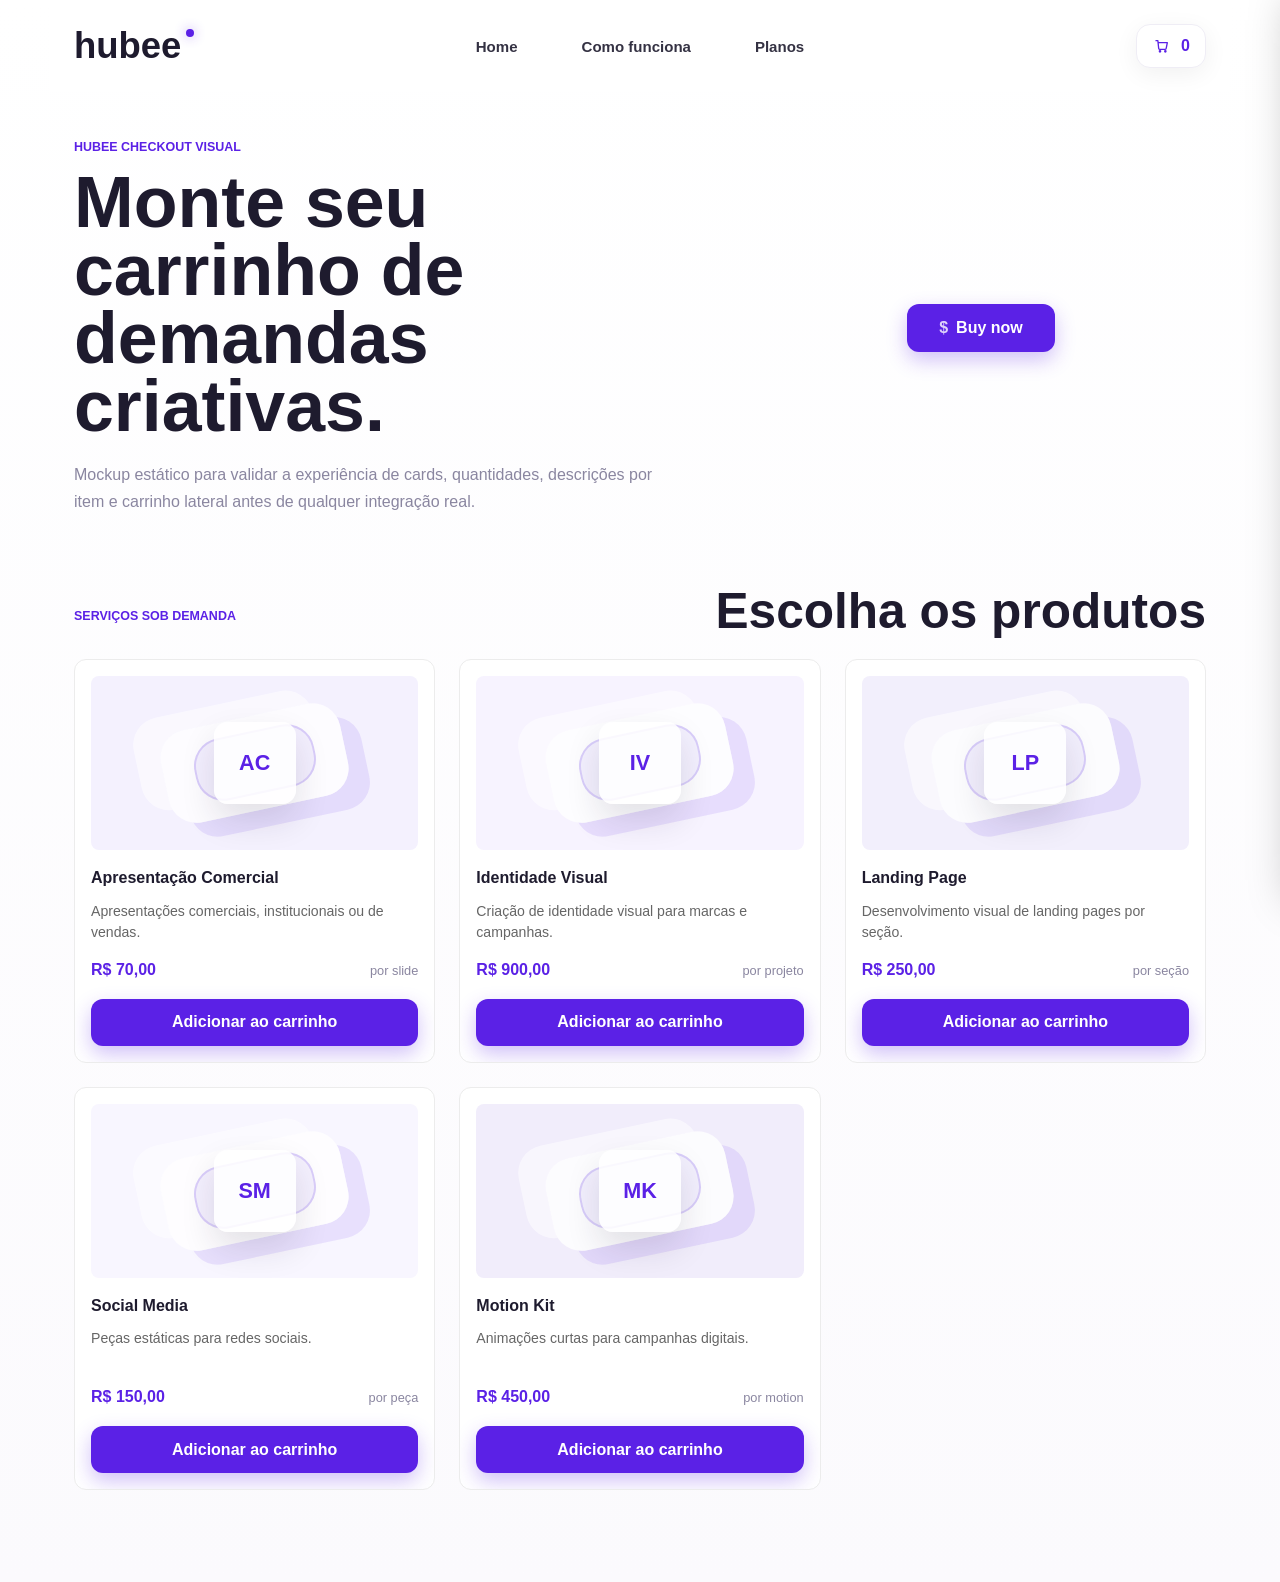
==== hubee-cart-mock/index.html @ 40bae58a "Add Hubee cart mock" ====
<!doctype html>
<html lang="pt-BR">
  <head>
    <meta charset="UTF-8" />
    <meta name="viewport" content="width=device-width, initial-scale=1.0" />
    <title>Hubee | Carrinho lateral MVP</title>
    <link rel="stylesheet" href="style.css" />
  </head>
  <body>
    <div class="page-shell" id="pageShell">
      <header class="site-header">
        <a class="brand" href="#" aria-label="Hubee">
          <span>hubee</span>
          <i></i>
        </a>

        <nav class="nav-links" aria-label="Navegação principal">
          <a href="#produtos">Home</a>
          <a href="#produtos">Como funciona</a>
          <a href="#produtos">Planos</a>
        </nav>

        <button class="cart-pill" id="openCartButton" type="button" aria-label="Abrir carrinho">
          <span class="cart-pill__icon" aria-hidden="true">
            <svg viewBox="0 0 24 24" focusable="false">
              <path d="M7 7h13l-1.7 8.5a2 2 0 0 1-2 1.5H9a2 2 0 0 1-2-1.6L5.8 4H3" />
              <circle cx="9" cy="20" r="1" />
              <circle cx="17" cy="20" r="1" />
            </svg>
          </span>
          <span id="cartButtonCount">0</span>
        </button>
      </header>

      <main>
        <section class="hero-section" aria-labelledby="heroTitle">
          <div class="hero-copy">
            <p class="eyebrow">Hubee checkout visual</p>
            <h1 id="heroTitle">Monte seu carrinho de demandas criativas.</h1>
            <p>
              Mockup estático para validar a experiência de cards, quantidades,
              descrições por item e carrinho lateral antes de qualquer integração real.
            </p>
          </div>

          <div class="hero-actions" aria-label="Ações principais">
            <a class="primary-cta" href="#produtos">
              <span aria-hidden="true">$</span>
              Buy now
            </a>
          </div>
        </section>

        <section class="products-section" id="produtos" aria-labelledby="productsTitle">
          <div class="section-heading">
            <p class="eyebrow">Serviços sob demanda</p>
            <h2 id="productsTitle">Escolha os produtos</h2>
          </div>

          <div class="products-grid" id="productsGrid"></div>
        </section>
      </main>
    </div>

    <div class="page-overlay" id="pageOverlay" hidden></div>

    <aside class="cart-drawer" id="cartDrawer" aria-label="Carrinho de compras" aria-hidden="true">
      <div class="drawer-header">
        <div>
          <h2>Seu carrinho</h2>
          <p id="drawerItemCount">0 itens</p>
        </div>
        <button class="icon-button close-button" id="closeCartButton" type="button" aria-label="Fechar carrinho">
          <svg viewBox="0 0 24 24" focusable="false" aria-hidden="true">
            <path d="m6 6 12 12M18 6 6 18" />
          </svg>
        </button>
      </div>

      <div class="drawer-content" id="cartContent"></div>
    </aside>

    <div class="toast" id="toast" role="status" aria-live="polite"></div>

    <script src="script.js"></script>
  </body>
</html>
---- hubee-cart-mock/style.css ----
:root {
  color-scheme: light;
  --bg: #fbfafd;
  --surface: #ffffff;
  --surface-soft: #f4f1fe;
  --text: #1e1b2e;
  --muted: #8a86a0;
  --muted-strong: #5a5670;
  --line: #efedf5;
  --purple: #5b21e6;
  --purple-dark: #4c1bc4;
  --danger: #e23;
  --shadow: -12px 0 40px rgba(0, 0, 0, 0.25);
  --button-shadow: 0 8px 20px rgba(91, 33, 230, 0.28);
  --radius: 12px;
  --radius-sm: 8px;
  --font: -apple-system, BlinkMacSystemFont, "Segoe UI", Roboto, Helvetica, Arial, sans-serif;
}

* {
  box-sizing: border-box;
}

html {
  scroll-behavior: smooth;
}

body {
  min-width: 320px;
  margin: 0;
  background: linear-gradient(180deg, #ffffff 0%, var(--bg) 100%);
  color: var(--text);
  font-family: var(--font);
}

button,
input,
textarea {
  font: inherit;
}

button,
a {
  -webkit-tap-highlight-color: transparent;
}

a {
  color: inherit;
  text-decoration: none;
}

.page-shell {
  min-height: 100vh;
  transition: filter 180ms ease, transform 180ms ease;
}

.page-shell.is-muted {
  filter: blur(3px);
}

.site-header {
  position: sticky;
  top: 0;
  z-index: 10;
  display: grid;
  grid-template-columns: 1fr auto 1fr;
  align-items: center;
  gap: 24px;
  max-width: 1180px;
  margin: 0 auto;
  padding: 24px;
  background: rgba(255, 255, 255, 0.88);
  backdrop-filter: blur(12px);
}

.brand {
  display: inline-flex;
  align-items: flex-start;
  justify-self: start;
  color: var(--text);
  font-family: var(--font);
  font-size: clamp(1.9rem, 4vw, 2.28rem);
  font-weight: 800;
  letter-spacing: 0;
  line-height: 1;
}

.brand span {
  display: inline-block;
}

.brand i {
  width: 8px;
  height: 8px;
  margin: 1px 0 0 5px;
  border-radius: 999px;
  background: var(--purple);
  box-shadow: 0 0 12px rgba(91, 33, 230, 0.45);
}

.nav-links {
  display: flex;
  justify-content: center;
  gap: clamp(24px, 5vw, 64px);
  color: var(--text);
  font-size: 0.94rem;
  font-weight: 700;
}

.nav-links a {
  opacity: 0.9;
}

.cart-pill {
  justify-self: end;
  display: inline-flex;
  align-items: center;
  gap: 9px;
  min-height: 44px;
  padding: 0 15px;
  border: 1px solid var(--line);
  border-radius: 14px;
  background: var(--surface);
  color: var(--purple);
  cursor: pointer;
  font-weight: 700;
  box-shadow: 0 6px 24px rgba(0, 0, 0, 0.06);
}

.cart-pill__icon {
  display: grid;
  width: 20px;
  height: 20px;
  place-items: center;
}

svg {
  display: block;
  width: 1em;
  height: 1em;
  fill: none;
  stroke: currentColor;
  stroke-linecap: round;
  stroke-linejoin: round;
  stroke-width: 2;
}

.hero-section {
  display: grid;
  grid-template-columns: minmax(0, 650px) minmax(180px, 1fr);
  align-items: center;
  gap: 32px;
  max-width: 1180px;
  min-height: 330px;
  margin: 0 auto;
  padding: 48px 24px 72px;
}

.hero-copy {
  max-width: 680px;
}

.eyebrow {
  margin: 0 0 14px;
  color: var(--purple);
  font-size: 0.78rem;
  font-weight: 800;
  letter-spacing: 0;
  text-transform: uppercase;
}

.hero-copy h1 {
  max-width: 760px;
  margin: 0;
  color: var(--text);
  font-size: clamp(2.35rem, 5.6vw, 4.8rem);
  font-weight: 700;
  letter-spacing: 0;
  line-height: 0.95;
}

.hero-copy p:last-child {
  max-width: 590px;
  margin: 22px 0 0;
  color: var(--muted);
  font-size: 1rem;
  line-height: 1.65;
}

.hero-actions {
  display: flex;
  justify-content: center;
}

.primary-cta,
.add-button,
.checkout-button {
  display: inline-flex;
  align-items: center;
  justify-content: center;
  gap: 8px;
  border: 0;
  border-radius: var(--radius);
  background: var(--purple);
  color: #ffffff;
  cursor: pointer;
  font-weight: 700;
  letter-spacing: 0;
  text-transform: none;
  box-shadow: var(--button-shadow);
  transition: background 0.15s ease, opacity 0.15s ease, transform 0.15s ease;
}

.primary-cta:hover,
.add-button:hover,
.checkout-button:hover {
  background: var(--purple-dark);
}

.primary-cta {
  min-width: 148px;
  min-height: 48px;
  padding: 0 18px;
  font-size: 1rem;
}

.primary-cta span {
  opacity: 0.8;
}

.products-section {
  max-width: 1180px;
  margin: 0 auto;
  padding: 0 24px 92px;
}

.section-heading {
  display: flex;
  align-items: end;
  justify-content: space-between;
  gap: 24px;
  margin-bottom: 22px;
}

.section-heading h2 {
  margin: 0;
  font-size: clamp(1.9rem, 4vw, 3.1rem);
  letter-spacing: 0;
  line-height: 1;
}

.products-grid {
  display: grid;
  grid-template-columns: repeat(3, minmax(0, 1fr));
  gap: 24px;
}

.product-card {
  position: relative;
  overflow: hidden;
  min-height: 400px;
  padding: 16px;
  border: 1px solid #ececec;
  border-radius: var(--radius);
  background: #ffffff;
  box-shadow: none;
  transition: box-shadow 0.2s ease, transform 0.2s ease;
}

.product-card:hover {
  box-shadow: 0 6px 24px rgba(0, 0, 0, 0.08);
  transform: translateY(-1px);
}

.product-thumb {
  position: relative;
  display: grid;
  height: 174px;
  place-items: center;
  overflow: hidden;
  border-radius: var(--radius-sm);
  background: var(--surface-soft);
}

.product-thumb::before,
.product-thumb::after {
  position: absolute;
  content: "";
  border-radius: 28px;
  transform: rotate(-12deg);
}

.product-thumb::before {
  width: 56%;
  height: 54%;
  background: rgba(255, 255, 255, 0.82);
  box-shadow: 18px 18px 0 rgba(91, 33, 230, 0.1), -24px -18px 0 rgba(255, 255, 255, 0.54);
}

.product-thumb::after {
  width: 36%;
  height: 34%;
  border: 2px solid rgba(91, 33, 230, 0.16);
  background: rgba(91, 33, 230, 0.06);
}

.product-thumb span {
  position: relative;
  z-index: 1;
  display: grid;
  width: 82px;
  height: 82px;
  place-items: center;
  border-radius: 14px;
  background: rgba(255, 255, 255, 0.86);
  color: var(--purple);
  font-size: 1.35rem;
  font-weight: 800;
  box-shadow: 0 16px 34px rgba(30, 27, 46, 0.12);
}

.product-card:nth-child(2) .product-thumb {
  background: #f7f3ff;
}

.product-card:nth-child(3) .product-thumb {
  background: #f2effc;
}

.product-card:nth-child(4) .product-thumb {
  background: #f8f6ff;
}

.product-card:nth-child(5) .product-thumb {
  background: #f1edfb;
}

.product-body {
  display: grid;
  gap: 12px;
  padding: 18px 0 0;
}

.product-title {
  margin: 0;
  font-size: 1rem;
  font-weight: 700;
  letter-spacing: 0;
  line-height: 1.3;
}

.product-description {
  min-height: 48px;
  margin: 0;
  color: #666666;
  font-size: 0.88rem;
  line-height: 1.55;
}

.product-meta {
  display: flex;
  align-items: baseline;
  justify-content: space-between;
  gap: 12px;
}

.product-price {
  color: var(--purple);
  font-size: 1rem;
  font-weight: 700;
}

.product-unit {
  color: var(--muted);
  font-size: 0.8rem;
  font-weight: 400;
}

.add-button {
  width: 100%;
  min-height: 47px;
  margin-top: 8px;
  padding: 13px 18px;
  font-size: 1rem;
}

.page-overlay {
  position: fixed;
  inset: 0;
  z-index: 80;
  background: rgba(20, 16, 40, 0.55);
  backdrop-filter: blur(2px);
  opacity: 0;
  transition: opacity 180ms ease;
}

.page-overlay.is-visible {
  opacity: 1;
}

.cart-drawer {
  position: fixed;
  top: 0;
  right: 0;
  z-index: 90;
  display: grid;
  grid-template-rows: auto 1fr;
  width: min(460px, 100vw);
  height: 100dvh;
  padding: 28px 28px 32px;
  background: var(--surface);
  box-shadow: var(--shadow);
  transform: translateX(105%);
  transition: transform 280ms cubic-bezier(0.22, 0.61, 0.36, 1);
}

.cart-drawer.is-open {
  transform: translateX(0);
}

.drawer-header {
  display: flex;
  align-items: start;
  justify-content: space-between;
  gap: 24px;
  margin-bottom: 22px;
}

.drawer-header h2 {
  margin: 0;
  color: var(--text);
  font-size: 1.6rem;
  font-weight: 700;
  letter-spacing: 0;
  line-height: 1.1;
}

.drawer-header p {
  margin: 4px 0 0;
  color: var(--muted);
  font-size: 0.95rem;
}

.icon-button {
  display: grid;
  width: 32px;
  height: 32px;
  place-items: center;
  border: 0;
  border-radius: 0;
  background: transparent;
  color: var(--purple);
  cursor: pointer;
}

.close-button svg {
  width: 24px;
  height: 24px;
  stroke-width: 2.25;
}

.drawer-content {
  min-height: 0;
  overflow-x: hidden;
  overflow-y: auto;
  padding-right: 2px;
}

.cart-list {
  display: grid;
  gap: 0;
  margin: 0;
  overflow-x: clip;
  padding: 0 0 22px;
  list-style: none;
}

.cart-item {
  display: grid;
  grid-template-columns: 84px minmax(0, 1fr) auto;
  gap: 18px;
  min-width: 0;
  overflow-x: clip;
  padding: 22px 0;
  border-bottom: 1px solid var(--line);
}

.cart-thumb {
  display: grid;
  width: 84px;
  height: 84px;
  place-items: center;
  overflow: hidden;
  border-radius: 14px;
  background: var(--surface-soft);
  color: var(--purple);
  font-weight: 800;
}

.cart-thumb span {
  display: grid;
  width: 42px;
  height: 42px;
  place-items: center;
  border-radius: 12px;
  background: rgba(255, 255, 255, 0.82);
  box-shadow: 0 8px 20px rgba(44, 28, 77, 0.12);
}

.cart-item-main {
  min-width: 0;
}

.cart-item-top {
  display: flex;
  align-items: start;
  justify-content: space-between;
  gap: 12px;
}

.cart-item-title {
  margin: 0;
  color: var(--text);
  font-size: 1rem;
  font-weight: 700;
  line-height: 1.25;
}

.cart-item-unit {
  margin: 6px 0 0;
  color: var(--muted);
  font-size: 0.85rem;
}

.cart-item-price {
  margin: 6px 0 0;
  color: var(--purple);
  font-size: 1rem;
  font-weight: 700;
}

.remove-button {
  color: var(--muted);
  padding: 2px;
}

.remove-button:hover,
.remove-button:focus-visible {
  color: var(--danger);
}

.item-description {
  width: 100%;
  min-height: 68px;
  margin-top: 10px;
  padding: 10px 12px;
  resize: vertical;
  border: 1px solid var(--line);
  border-radius: 10px;
  outline: 0;
  background: #ffffff;
  color: var(--text);
  font-size: 0.85rem;
  line-height: 1.4;
}

.item-description:focus {
  border-color: rgba(91, 33, 230, 0.48);
  box-shadow: 0 0 0 3px rgba(91, 33, 230, 0.1);
}

.cart-item-controls {
  grid-column: 2 / 4;
  display: grid;
  grid-template-columns: max-content 1fr;
  align-items: center;
  gap: 14px;
  min-width: 0;
  margin-top: 4px;
}

.quantity-stepper {
  display: inline-grid;
  grid-template-columns: 24px minmax(14px, auto) 24px;
  align-items: center;
  gap: 14px;
  height: auto;
  overflow: hidden;
  border: 1px solid var(--line);
  border-radius: 10px;
  padding: 6px 12px;
  background: #ffffff;
}

.quantity-stepper button {
  width: 24px;
  height: 24px;
  border: 0;
  background: transparent;
  color: #6b6880;
  cursor: pointer;
  font-size: 18px;
  font-weight: 600;
  line-height: 1;
}

.quantity-stepper button:hover {
  color: var(--purple);
}

.quantity-stepper button:disabled {
  cursor: not-allowed;
  opacity: 0.42;
}

.quantity-stepper span {
  text-align: center;
  color: var(--text);
  font-weight: 600;
}

.line-total {
  justify-self: end;
  color: var(--text);
  font-weight: 700;
  white-space: nowrap;
}

.cart-divider {
  height: 1px;
  margin: 0;
  background: transparent;
}

.cart-summary {
  padding: 18px 20px;
  border-radius: 14px;
  background: var(--surface-soft);
}

.summary-row {
  display: flex;
  justify-content: space-between;
  gap: 16px;
  color: #5a5670;
}

.summary-row + .summary-row {
  margin-top: 14px;
  padding-top: 16px;
  border-top: 1px solid #e4dffa;
}

.summary-row strong {
  color: var(--text);
}

.summary-row.total {
  align-items: baseline;
  font-weight: 800;
}

.summary-row.total span:last-child {
  color: var(--purple);
  font-size: 1.5rem;
  font-weight: 700;
}

.drawer-actions {
  display: grid;
  gap: 12px;
  margin-top: 8px;
}

.checkout-button {
  min-height: 52px;
  margin-top: 4px;
  padding: 16px 18px;
  border-radius: 14px;
  font-size: 1rem;
  letter-spacing: 0;
  text-transform: none;
}

.secondary-button {
  min-height: 48px;
  border: 1px solid var(--line);
  border-radius: var(--radius);
  background: #ffffff;
  color: var(--purple);
  cursor: pointer;
  font-weight: 700;
}

.stripe-note {
  margin: 4px 0 0;
  color: var(--muted);
  text-align: center;
  font-size: 0.88rem;
}

.stripe-note strong {
  color: var(--purple);
  font-weight: 800;
  letter-spacing: -0.5px;
}

.empty-state {
  display: grid;
  min-height: 56vh;
  place-items: center;
  text-align: center;
}

.empty-state__inner {
  display: grid;
  gap: 16px;
  max-width: 320px;
}

.empty-state__icon {
  display: grid;
  width: 72px;
  height: 72px;
  place-items: center;
  justify-self: center;
  border-radius: 14px;
  background: var(--surface-soft);
  color: var(--purple);
}

.empty-state h3 {
  margin: 0;
  font-size: 1.1rem;
}

.empty-state p {
  margin: 0;
  color: var(--muted);
  line-height: 1.5;
}

.toast {
  position: fixed;
  right: 24px;
  bottom: 24px;
  z-index: 120;
  max-width: min(360px, calc(100vw - 48px));
  padding: 14px 16px;
  border-radius: var(--radius);
  background: var(--text);
  color: #ffffff;
  font-size: 0.92rem;
  box-shadow: 0 18px 42px rgba(24, 18, 40, 0.28);
  opacity: 0;
  pointer-events: none;
  transform: translateY(12px);
  transition: opacity 180ms ease, transform 180ms ease;
}

.toast.is-visible {
  opacity: 1;
  transform: translateY(0);
}

body.cart-open {
  overflow: hidden;
}

@media (max-width: 900px) {
  .site-header {
    grid-template-columns: auto 1fr auto;
  }

  .nav-links {
    display: none;
  }

  .hero-section {
    grid-template-columns: 1fr;
    min-height: auto;
    padding-top: 48px;
  }

  .hero-actions {
    justify-content: flex-start;
  }

  .products-grid {
    grid-template-columns: repeat(2, minmax(0, 1fr));
  }
}

@media (max-width: 640px) {
  .site-header {
    padding: 18px 18px;
  }

  .hero-section,
  .products-section {
    padding-right: 18px;
    padding-left: 18px;
  }

  .hero-copy h1 {
    font-size: clamp(2.45rem, 13vw, 4rem);
  }

  .products-grid {
    grid-template-columns: 1fr;
  }

  .cart-drawer {
    width: 100vw;
    padding: 24px 18px;
  }

  .cart-item {
    grid-template-columns: 66px minmax(0, 1fr) 32px;
    gap: 12px;
  }

  .cart-thumb {
    width: 66px;
    height: 66px;
  }

  .cart-item-controls {
    grid-template-columns: 112px 1fr;
  }

  .summary-row.total span:last-child {
    font-size: 1.35rem;
  }
}
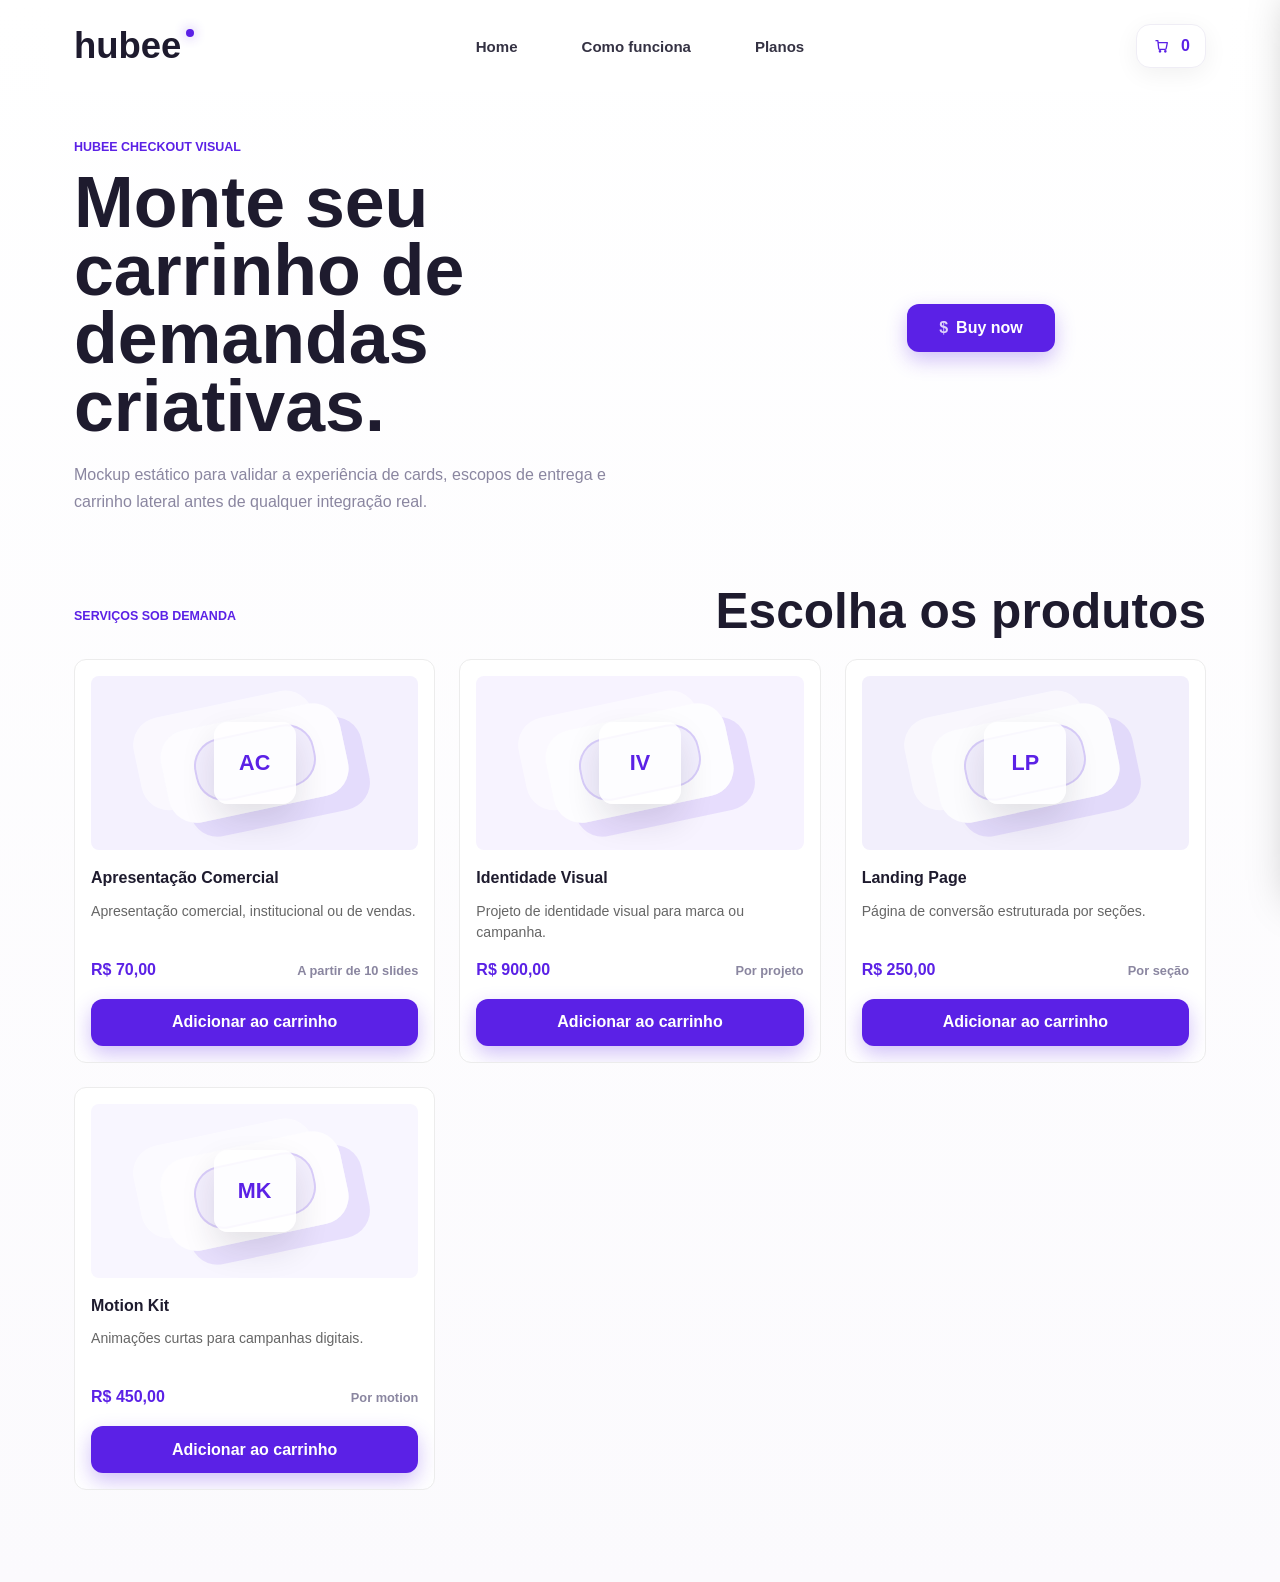
==== commit cecdcc71: "Refine cart mock to focus on delivery scopes" ====
--- a/hubee-cart-mock/index.html
+++ b/hubee-cart-mock/index.html
@@ -38,8 +38,8 @@
             <p class="eyebrow">Hubee checkout visual</p>
             <h1 id="heroTitle">Monte seu carrinho de demandas criativas.</h1>
             <p>
-              Mockup estático para validar a experiência de cards, quantidades,
-              descrições por item e carrinho lateral antes de qualquer integração real.
+              Mockup estático para validar a experiência de cards, escopos de entrega
+              e carrinho lateral antes de qualquer integração real.
             </p>
           </div>
 
@@ -68,7 +68,7 @@
       <div class="drawer-header">
         <div>
           <h2>Seu carrinho</h2>
-          <p id="drawerItemCount">0 itens</p>
+          <p id="drawerItemCount">0 produtos no carrinho</p>
         </div>
         <button class="icon-button close-button" id="closeCartButton" type="button" aria-label="Fechar carrinho">
           <svg viewBox="0 0 24 24" focusable="false" aria-hidden="true">
--- a/hubee-cart-mock/style.css
+++ b/hubee-cart-mock/style.css
@@ -34,8 +34,7 @@
 }
 
 button,
-input,
-textarea {
+input {
   font: inherit;
 }
 
@@ -331,10 +330,6 @@
   background: #f8f6ff;
 }
 
-.product-card:nth-child(5) .product-thumb {
-  background: #f1edfb;
-}
-
 .product-body {
   display: grid;
   gap: 12px;
@@ -373,7 +368,7 @@
 .product-unit {
   color: var(--muted);
   font-size: 0.8rem;
-  font-weight: 400;
+  font-weight: 700;
 }
 
 .add-button {
@@ -508,6 +503,8 @@
 }
 
 .cart-item-main {
+  display: grid;
+  gap: 10px;
   min-width: 0;
 }
 
@@ -532,11 +529,11 @@
   font-size: 0.85rem;
 }
 
-.cart-item-price {
+.cart-item-description {
   margin: 6px 0 0;
-  color: var(--purple);
-  font-size: 1rem;
-  font-weight: 700;
+  color: var(--muted-strong);
+  font-size: 0.86rem;
+  line-height: 1.45;
 }
 
 .remove-button {
@@ -549,43 +546,67 @@
   color: var(--danger);
 }
 
-.item-description {
-  width: 100%;
-  min-height: 68px;
-  margin-top: 10px;
-  padding: 10px 12px;
-  resize: vertical;
-  border: 1px solid var(--line);
-  border-radius: 10px;
-  outline: 0;
-  background: #ffffff;
-  color: var(--text);
+.cart-scope {
+  display: flex;
+  flex-wrap: wrap;
+  align-items: center;
+  gap: 8px;
+}
+
+.scope-badge {
+  display: inline-flex;
+  align-items: center;
+  min-height: 26px;
+  padding: 5px 9px;
+  border-radius: 999px;
+  background: var(--surface-soft);
+  color: var(--purple);
+  font-size: 0.78rem;
+  font-weight: 800;
+  line-height: 1;
+}
+
+.scope-base,
+.scope-helper {
+  color: var(--muted);
   font-size: 0.85rem;
-  line-height: 1.4;
-}
-
-.item-description:focus {
-  border-color: rgba(91, 33, 230, 0.48);
-  box-shadow: 0 0 0 3px rgba(91, 33, 230, 0.1);
+  line-height: 1.35;
+}
+
+.scope-helper {
+  display: block;
 }
 
 .cart-item-controls {
   grid-column: 2 / 4;
   display: grid;
-  grid-template-columns: max-content 1fr;
-  align-items: center;
-  gap: 14px;
+  grid-template-columns: minmax(0, 1fr) auto;
+  align-items: end;
+  gap: 16px;
   min-width: 0;
-  margin-top: 4px;
+  margin-top: 2px;
+}
+
+.scope-control {
+  display: grid;
+  gap: 7px;
+  min-width: 0;
+}
+
+.scope-label {
+  color: var(--text);
+  font-size: 0.82rem;
+  font-weight: 800;
 }
 
 .quantity-stepper {
   display: inline-grid;
-  grid-template-columns: 24px minmax(14px, auto) 24px;
+  grid-template-columns: 24px minmax(24px, auto) 24px;
   align-items: center;
   gap: 14px;
   height: auto;
   overflow: hidden;
+  justify-self: start;
   border: 1px solid var(--line);
   border-radius: 10px;
   padding: 6px 12px;
@@ -614,9 +635,23 @@
 }
 
 .quantity-stepper span {
+  min-width: 24px;
   text-align: center;
   color: var(--text);
   font-weight: 600;
+}
+
+.line-total-wrap {
+  display: grid;
+  gap: 4px;
+  justify-items: end;
+  min-width: max-content;
+}
+
+.line-total-wrap span {
+  color: var(--muted);
+  font-size: 0.76rem;
+  font-weight: 700;
 }
 
 .line-total {
@@ -826,7 +861,16 @@
   }
 
   .cart-item-controls {
-    grid-template-columns: 112px 1fr;
+    grid-template-columns: 1fr;
+    gap: 12px;
+  }
+
+  .line-total-wrap {
+    grid-template-columns: auto auto;
+    align-items: baseline;
+    justify-content: space-between;
+    justify-items: start;
+    min-width: 0;
   }
 
   .summary-row.total span:last-child {
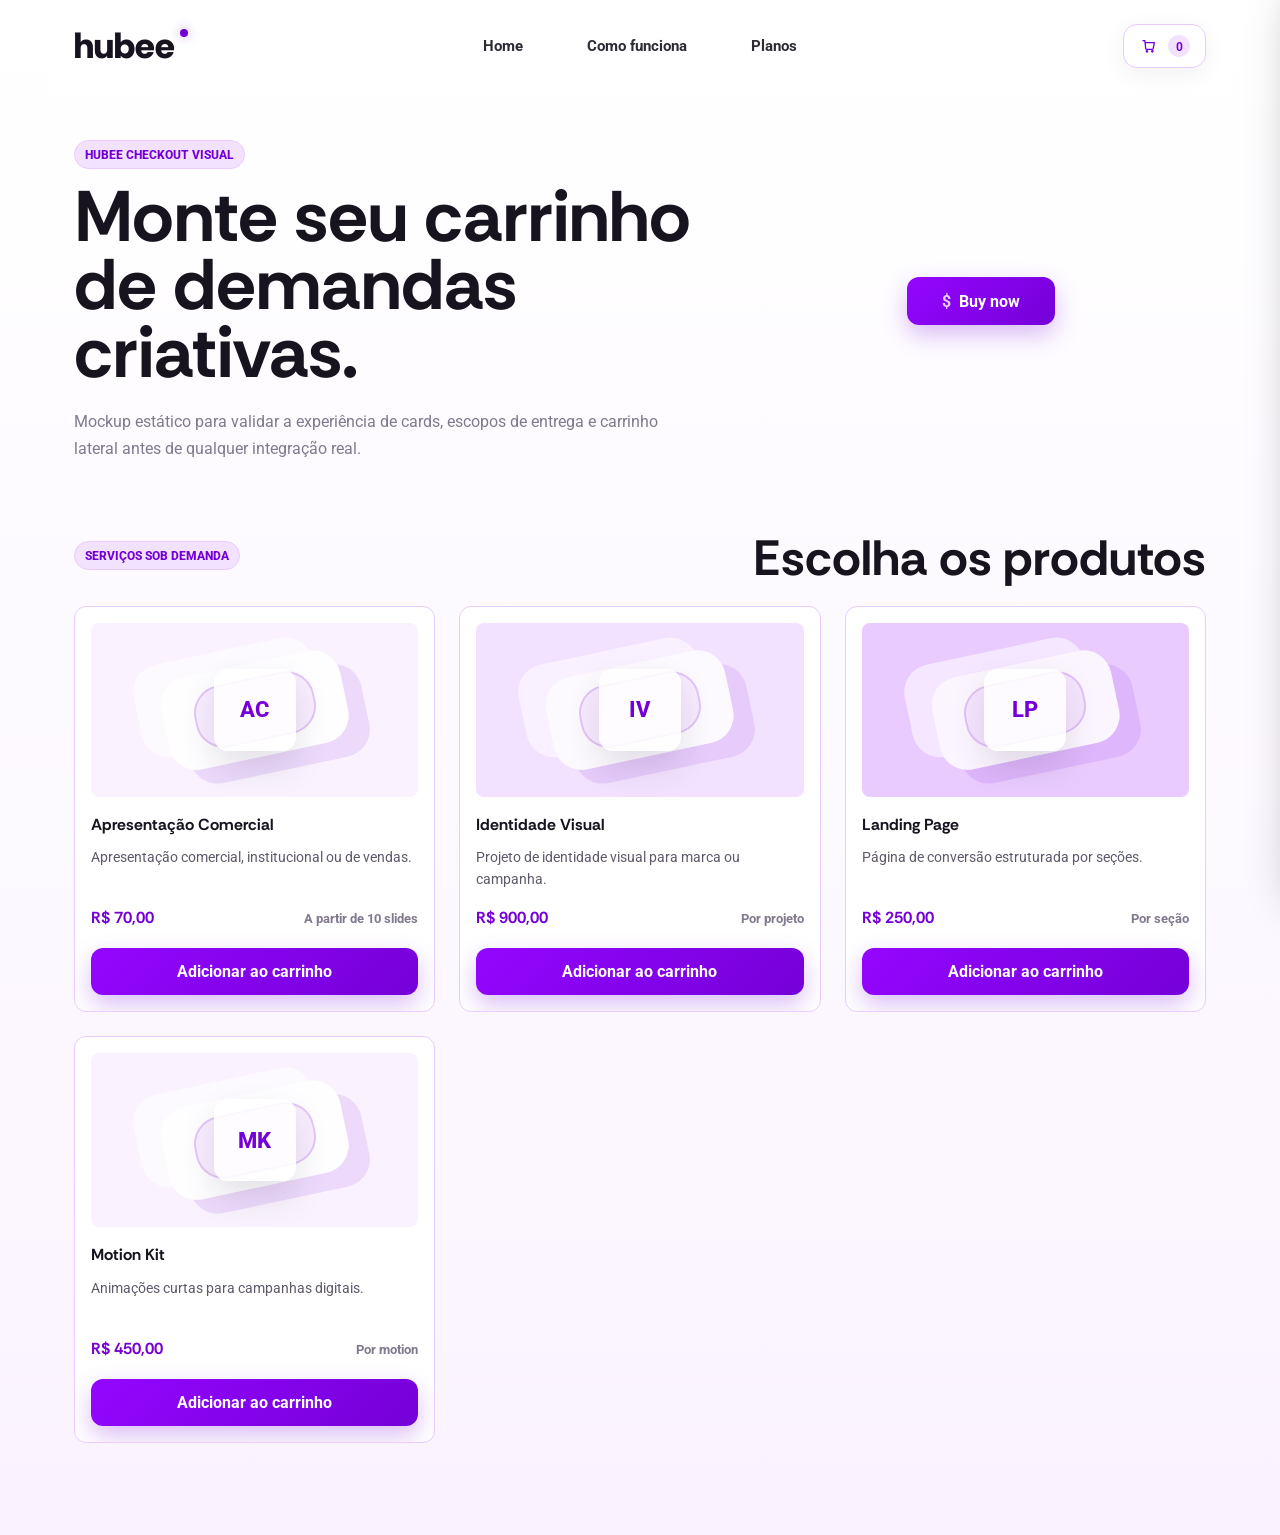
==== commit 1e4af6a4: "Apply Hubee visual identity to cart mock" ====
--- a/hubee-cart-mock/index.html
+++ b/hubee-cart-mock/index.html
@@ -4,6 +4,12 @@
     <meta charset="UTF-8" />
     <meta name="viewport" content="width=device-width, initial-scale=1.0" />
     <title>Hubee | Carrinho lateral MVP</title>
+    <link rel="preconnect" href="https://fonts.googleapis.com" />
+    <link rel="preconnect" href="https://fonts.gstatic.com" crossorigin />
+    <link
+      href="https://fonts.googleapis.com/css2?family=Rethink+Sans:wght@600;700;800&family=Roboto:wght@400;500;700&display=swap"
+      rel="stylesheet"
+    />
     <link rel="stylesheet" href="style.css" />
   </head>
   <body>
--- a/hubee-cart-mock/style.css
+++ b/hubee-cart-mock/style.css
@@ -1,20 +1,40 @@
 :root {
   color-scheme: light;
-  --bg: #fbfafd;
+  --hubee-purple-50: #FAF3FF;
+  --hubee-purple-100: #F3E2FF;
+  --hubee-purple-200: #E9CBFF;
+  --hubee-purple-300: #D8A2FF;
+  --hubee-purple-400: #BF67FF;
+  --hubee-purple-500: #A82DFF;
+  --hubee-purple-600: #9406FF;
+  --hubee-purple-700: #8000F8;
+  --hubee-purple-800: #7500D7;
+  --hubee-purple-900: #5A02A1;
+  --hubee-purple-950: #3E007B;
+  --hubee-primary: var(--hubee-purple-800);
+  --hubee-primary-hover: var(--hubee-purple-900);
+  --hubee-primary-soft: var(--hubee-purple-50);
+  --hubee-primary-soft-2: var(--hubee-purple-100);
+  --hubee-primary-border: var(--hubee-purple-200);
+  --hubee-primary-accent: var(--hubee-purple-600);
+  --hubee-primary-accent-2: var(--hubee-purple-700);
+  --hubee-title-font: "Rethink Sans", sans-serif;
+  --hubee-body-font: "Roboto", sans-serif;
+  --bg: #faf3ff;
   --surface: #ffffff;
-  --surface-soft: #f4f1fe;
-  --text: #1e1b2e;
-  --muted: #8a86a0;
-  --muted-strong: #5a5670;
-  --line: #efedf5;
-  --purple: #5b21e6;
-  --purple-dark: #4c1bc4;
+  --surface-soft: var(--hubee-primary-soft);
+  --text: #17131f;
+  --muted: #81798d;
+  --muted-strong: #5f586b;
+  --line: var(--hubee-primary-border);
+  --purple: var(--hubee-primary);
+  --purple-dark: var(--hubee-primary-hover);
   --danger: #e23;
   --shadow: -12px 0 40px rgba(0, 0, 0, 0.25);
-  --button-shadow: 0 8px 20px rgba(91, 33, 230, 0.28);
+  --button-shadow: 0 10px 24px rgba(117, 0, 215, 0.26);
   --radius: 12px;
   --radius-sm: 8px;
-  --font: -apple-system, BlinkMacSystemFont, "Segoe UI", Roboto, Helvetica, Arial, sans-serif;
+  --font: var(--hubee-body-font);
 }
 
 * {
@@ -28,7 +48,7 @@
 body {
   min-width: 320px;
   margin: 0;
-  background: linear-gradient(180deg, #ffffff 0%, var(--bg) 100%);
+  background: linear-gradient(180deg, #ffffff 0%, var(--hubee-primary-soft) 100%);
   color: var(--text);
   font-family: var(--font);
 }
@@ -46,6 +66,18 @@
 a {
   color: inherit;
   text-decoration: none;
+}
+
+h1,
+h2,
+h3 {
+  font-family: var(--hubee-title-font);
+}
+
+a:focus-visible,
+button:focus-visible {
+  outline: 3px solid rgba(148, 6, 255, 0.34);
+  outline-offset: 3px;
 }
 
 .page-shell {
@@ -77,7 +109,7 @@
   align-items: flex-start;
   justify-self: start;
   color: var(--text);
-  font-family: var(--font);
+  font-family: var(--hubee-title-font);
   font-size: clamp(1.9rem, 4vw, 2.28rem);
   font-weight: 800;
   letter-spacing: 0;
@@ -94,7 +126,7 @@
   margin: 1px 0 0 5px;
   border-radius: 999px;
   background: var(--purple);
-  box-shadow: 0 0 12px rgba(91, 33, 230, 0.45);
+  box-shadow: 0 0 12px rgba(117, 0, 215, 0.42);
 }
 
 .nav-links {
@@ -108,6 +140,13 @@
 
 .nav-links a {
   opacity: 0.9;
+  transition: color 0.15s ease, opacity 0.15s ease;
+}
+
+.nav-links a:hover,
+.nav-links a:focus-visible {
+  color: var(--hubee-primary);
+  opacity: 1;
 }
 
 .cart-pill {
@@ -124,6 +163,13 @@
   cursor: pointer;
   font-weight: 700;
   box-shadow: 0 6px 24px rgba(0, 0, 0, 0.06);
+  transition: border-color 0.15s ease, background 0.15s ease, color 0.15s ease;
+}
+
+.cart-pill:hover {
+  border-color: var(--hubee-primary-border);
+  background: var(--hubee-primary-soft);
+  color: var(--hubee-primary-hover);
 }
 
 .cart-pill__icon {
@@ -131,6 +177,19 @@
   width: 20px;
   height: 20px;
   place-items: center;
+}
+
+#cartButtonCount {
+  display: inline-grid;
+  min-width: 22px;
+  height: 22px;
+  place-items: center;
+  border-radius: 999px;
+  background: var(--hubee-primary-soft-2);
+  color: var(--hubee-primary);
+  font-family: var(--hubee-body-font);
+  font-size: 0.78rem;
+  font-weight: 700;
 }
 
 svg {
@@ -160,8 +219,15 @@
 }
 
 .eyebrow {
+  display: inline-flex;
+  align-items: center;
   margin: 0 0 14px;
-  color: var(--purple);
+  padding: 6px 10px;
+  border: 1px solid var(--hubee-primary-border);
+  border-radius: 999px;
+  background: var(--hubee-primary-soft-2);
+  color: var(--purple);
+  font-family: var(--hubee-body-font);
   font-size: 0.78rem;
   font-weight: 800;
   letter-spacing: 0;
@@ -172,6 +238,7 @@
   max-width: 760px;
   margin: 0;
   color: var(--text);
+  font-family: var(--hubee-title-font);
   font-size: clamp(2.35rem, 5.6vw, 4.8rem);
   font-weight: 700;
   letter-spacing: 0;
@@ -182,6 +249,7 @@
   max-width: 590px;
   margin: 22px 0 0;
   color: var(--muted);
+  font-family: var(--hubee-body-font);
   font-size: 1rem;
   line-height: 1.65;
 }
@@ -200,20 +268,21 @@
   gap: 8px;
   border: 0;
   border-radius: var(--radius);
-  background: var(--purple);
+  background: linear-gradient(135deg, var(--hubee-primary-accent) 0%, var(--hubee-primary) 100%);
   color: #ffffff;
   cursor: pointer;
   font-weight: 700;
   letter-spacing: 0;
   text-transform: none;
   box-shadow: var(--button-shadow);
-  transition: background 0.15s ease, opacity 0.15s ease, transform 0.15s ease;
+  transition: background 0.15s ease, opacity 0.15s ease, transform 0.15s ease, box-shadow 0.15s ease;
 }
 
 .primary-cta:hover,
 .add-button:hover,
 .checkout-button:hover {
-  background: var(--purple-dark);
+  background: linear-gradient(135deg, var(--hubee-primary-accent-2) 0%, var(--hubee-primary-hover) 100%);
+  box-shadow: 0 12px 26px rgba(90, 2, 161, 0.28);
 }
 
 .primary-cta {
@@ -243,6 +312,7 @@
 
 .section-heading h2 {
   margin: 0;
+  font-family: var(--hubee-title-font);
   font-size: clamp(1.9rem, 4vw, 3.1rem);
   letter-spacing: 0;
   line-height: 1;
@@ -259,7 +329,7 @@
   overflow: hidden;
   min-height: 400px;
   padding: 16px;
-  border: 1px solid #ececec;
+  border: 1px solid var(--hubee-primary-border);
   border-radius: var(--radius);
   background: #ffffff;
   box-shadow: none;
@@ -267,7 +337,7 @@
 }
 
 .product-card:hover {
-  box-shadow: 0 6px 24px rgba(0, 0, 0, 0.08);
+  box-shadow: 0 10px 28px rgba(117, 0, 215, 0.09);
   transform: translateY(-1px);
 }
 
@@ -293,14 +363,14 @@
   width: 56%;
   height: 54%;
   background: rgba(255, 255, 255, 0.82);
-  box-shadow: 18px 18px 0 rgba(91, 33, 230, 0.1), -24px -18px 0 rgba(255, 255, 255, 0.54);
+  box-shadow: 18px 18px 0 rgba(117, 0, 215, 0.1), -24px -18px 0 rgba(255, 255, 255, 0.54);
 }
 
 .product-thumb::after {
   width: 36%;
   height: 34%;
-  border: 2px solid rgba(91, 33, 230, 0.16);
-  background: rgba(91, 33, 230, 0.06);
+  border: 2px solid rgba(117, 0, 215, 0.16);
+  background: rgba(148, 6, 255, 0.06);
 }
 
 .product-thumb span {
@@ -319,15 +389,15 @@
 }
 
 .product-card:nth-child(2) .product-thumb {
-  background: #f7f3ff;
+  background: var(--hubee-primary-soft-2);
 }
 
 .product-card:nth-child(3) .product-thumb {
-  background: #f2effc;
+  background: var(--hubee-primary-border);
 }
 
 .product-card:nth-child(4) .product-thumb {
-  background: #f8f6ff;
+  background: var(--hubee-primary-soft);
 }
 
 .product-body {
@@ -338,6 +408,7 @@
 
 .product-title {
   margin: 0;
+  font-family: var(--hubee-title-font);
   font-size: 1rem;
   font-weight: 700;
   letter-spacing: 0;
@@ -347,7 +418,7 @@
 .product-description {
   min-height: 48px;
   margin: 0;
-  color: #666666;
+  color: var(--muted-strong);
   font-size: 0.88rem;
   line-height: 1.55;
 }
@@ -361,6 +432,7 @@
 
 .product-price {
   color: var(--purple);
+  font-family: var(--hubee-title-font);
   font-size: 1rem;
   font-weight: 700;
 }
@@ -424,6 +496,7 @@
 .drawer-header h2 {
   margin: 0;
   color: var(--text);
+  font-family: var(--hubee-title-font);
   font-size: 1.6rem;
   font-weight: 700;
   letter-spacing: 0;
@@ -448,6 +521,10 @@
   cursor: pointer;
 }
 
+.icon-button:hover {
+  color: var(--hubee-primary-hover);
+}
+
 .close-button svg {
   width: 24px;
   height: 24px;
@@ -518,6 +595,7 @@
 .cart-item-title {
   margin: 0;
   color: var(--text);
+  font-family: var(--hubee-title-font);
   font-size: 1rem;
   font-weight: 700;
   line-height: 1.25;
@@ -537,56 +615,38 @@
 }
 
 .remove-button {
-  color: var(--muted);
+  color: var(--muted-strong);
   padding: 2px;
 }
 
 .remove-button:hover,
 .remove-button:focus-visible {
-  color: var(--danger);
-}
-
-.cart-scope {
-  display: flex;
-  flex-wrap: wrap;
-  align-items: center;
-  gap: 8px;
-}
-
-.scope-badge {
-  display: inline-flex;
-  align-items: center;
-  min-height: 26px;
-  padding: 5px 9px;
-  border-radius: 999px;
-  background: var(--surface-soft);
-  color: var(--purple);
-  font-size: 0.78rem;
-  font-weight: 800;
-  line-height: 1;
-}
-
-.scope-base,
+  color: var(--hubee-primary-hover);
+}
+
 .scope-helper {
   color: var(--muted);
+  display: block;
   font-size: 0.85rem;
   line-height: 1.35;
 }
 
-.scope-helper {
-  display: block;
-}
-
 .cart-item-controls {
   grid-column: 2 / 4;
   display: grid;
   grid-template-columns: minmax(0, 1fr) auto;
-  align-items: end;
+  align-items: start;
   gap: 16px;
   min-width: 0;
   margin-top: 2px;
 }
 
+.cart-controls-stack {
+  display: grid;
+  gap: 14px;
+  min-width: 0;
+}
+
 .scope-control {
   display: grid;
   gap: 7px;
@@ -595,6 +655,7 @@
 
 .scope-label {
   color: var(--text);
+  font-family: var(--hubee-title-font);
   font-size: 0.82rem;
   font-weight: 800;
 }
@@ -618,7 +679,7 @@
   height: 24px;
   border: 0;
   background: transparent;
-  color: #6b6880;
+  color: var(--muted-strong);
   cursor: pointer;
   font-size: 18px;
   font-weight: 600;
@@ -641,6 +702,21 @@
   font-weight: 600;
 }
 
+.scope-summary {
+  display: grid;
+  gap: 4px;
+  margin: 0;
+  color: var(--muted);
+  font-size: 0.85rem;
+  line-height: 1.4;
+}
+
+.scope-summary strong {
+  color: var(--text);
+  font-family: var(--hubee-title-font);
+  font-size: 0.9rem;
+}
+
 .line-total-wrap {
   display: grid;
   gap: 4px;
@@ -656,7 +732,8 @@
 
 .line-total {
   justify-self: end;
-  color: var(--text);
+  color: var(--hubee-primary);
+  font-family: var(--hubee-title-font);
   font-weight: 700;
   white-space: nowrap;
 }
@@ -670,20 +747,21 @@
 .cart-summary {
   padding: 18px 20px;
   border-radius: 14px;
-  background: var(--surface-soft);
+  background: var(--hubee-primary-soft);
+  border: 1px solid var(--hubee-primary-border);
 }
 
 .summary-row {
   display: flex;
   justify-content: space-between;
   gap: 16px;
-  color: #5a5670;
+  color: var(--muted-strong);
 }
 
 .summary-row + .summary-row {
   margin-top: 14px;
   padding-top: 16px;
-  border-top: 1px solid #e4dffa;
+  border-top: 1px solid var(--hubee-primary-border);
 }
 
 .summary-row strong {
@@ -692,6 +770,7 @@
 
 .summary-row.total {
   align-items: baseline;
+  font-family: var(--hubee-title-font);
   font-weight: 800;
 }
 
@@ -719,12 +798,20 @@
 
 .secondary-button {
   min-height: 48px;
-  border: 1px solid var(--line);
+  border: 1px solid var(--hubee-primary-border);
   border-radius: var(--radius);
   background: #ffffff;
   color: var(--purple);
   cursor: pointer;
   font-weight: 700;
+  transition: background 0.15s ease, border-color 0.15s ease, color 0.15s ease;
+}
+
+.secondary-button:hover,
+.secondary-button:focus-visible {
+  border-color: var(--hubee-primary);
+  background: var(--hubee-primary-soft);
+  color: var(--hubee-primary-hover);
 }
 
 .stripe-note {
@@ -736,6 +823,7 @@
 
 .stripe-note strong {
   color: var(--purple);
+  font-family: var(--hubee-title-font);
   font-weight: 800;
   letter-spacing: -0.5px;
 }
@@ -766,6 +854,7 @@
 
 .empty-state h3 {
   margin: 0;
+  font-family: var(--hubee-title-font);
   font-size: 1.1rem;
 }
 
